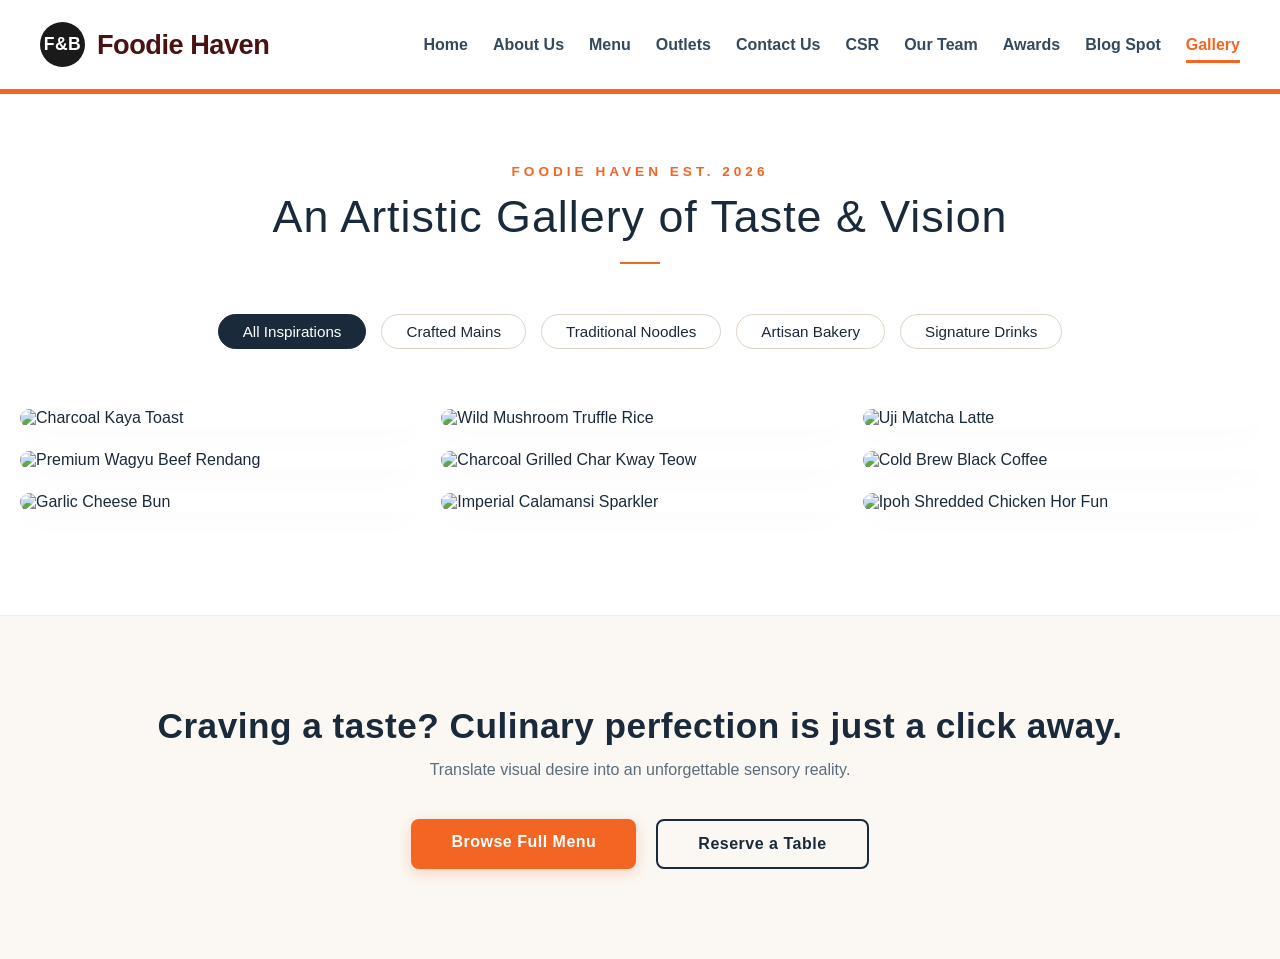
==== gallery.html @ 0f501837 "restaurant" ====
<!DOCTYPE html>
<html lang="en">
<head>
    <meta charset="UTF-8">
    <meta name="viewport" content="width=device-width, initial-scale=1.0">
    <title>Visual Feast | Foodie Haven Gallery</title>
    <style>
        /* Color Palette synchronized with homepage */
        :root {
            --bg-color: #fbf8f3;       /* Premium warm cream background */
            --header-bg: #ffffff;      /* Clean white navbar background */
            --primary-color: #1a2a3a;  /* Elegant deep blue */
            --brand-maroon: #4a1212;   /* Logo maroon brand color */
            --nav-orange: #f26522;     /* Active orange accent and buttons */
            --text-muted: #7f8c8d;
        }

        * {
            margin: 0;
            padding: 0;
            box-sizing: border-box;
            font-family: 'Helvetica Neue', Arial, sans-serif;
        }

        body {
            background-color: #ffffff; 
            color: var(--primary-color);
            overflow-x: hidden;
        }

        /* =================================================== */
        /* 1. Top Announcement Bar                             */
        /* =================================================== */
        .top-announcement {
            background-color: #fff6eb; 
            color: #d47a45;
            text-align: center;
            padding: 10px 20px;
            font-size: 0.75rem;
            font-weight: 700;
            letter-spacing: 1.5px;
            text-transform: uppercase;
            border-bottom: 1px solid #f5ede0;
        }

        /* =================================================== */
        /* 2. Global Navigation Header                         */
        /* =================================================== */
        .global-header {
            background-color: var(--header-bg);
            border-bottom: 5px solid var(--nav-orange); 
            width: 100%;
            position: relative;
            z-index: 1000;
        }
        .nav-container {
            max-width: 1400px;
            margin: 0 auto;
            display: flex;
            justify-content: space-between;
            align-items: center;
            padding: 22px 40px;
        }
        .logo-area {
            display: flex;
            align-items: center;
            gap: 12px;
        }
        .fb-circle {
            background-color: #1a1a1a;
            color: #ffffff;
            font-weight: bold;
            font-size: 1.1rem;
            width: 45px;
            height: 45px;
            border-radius: 50%;
            display: flex;
            align-items: center;
            justify-content: center;
            letter-spacing: 0.5px;
        }
        .brand-name {
            font-size: 1.7rem;
            font-weight: bold;
            color: var(--brand-maroon);
            letter-spacing: -0.5px;
        }
        .nav-menu {
            display: flex;
            list-style: none;
            gap: 25px;
            align-items: center;
        }
        .nav-menu li a {
            text-decoration: none;
            color: #34495e;
            font-size: 1rem;
            font-weight: 700;
            padding: 8px 0;
            position: relative;
            transition: color 0.3s ease;
        }
        .nav-menu li a:hover {
            color: var(--nav-orange);
        }
        .nav-menu li a.active-page {
            color: var(--nav-orange);
        }
        .nav-menu li a.active-page::after {
            content: '';
            position: absolute;
            bottom: -2px;
            left: 0;
            width: 100%;
            height: 3px;
            background-color: var(--nav-orange);
        }

        /* =================================================== */
        /* 3. Gallery Inner Layout                             */
        /* =================================================== */
        .gallery-header {
            text-align: center;
            padding: 70px 20px 20px;
        }
        .gallery-header .brand {
            font-size: 0.85rem;
            letter-spacing: 4px;
            color: var(--nav-orange);
            text-transform: uppercase;
            margin-bottom: 12px;
            font-weight: 700;
        }
        .gallery-header h1 {
            font-size: 2.8rem;
            color: var(--primary-color);
            font-weight: 300;
            letter-spacing: 1px;
        }
        .gallery-header .divider {
            width: 40px;
            height: 2px;
            background-color: var(--nav-orange);
            margin: 20px auto;
        }

        /* Category Filter Navigation */
        .category-nav {
            display: flex;
            justify-content: center;
            gap: 15px;
            margin-bottom: 50px;
            padding: 10px 20px;
            flex-wrap: wrap;
        }
        .filter-btn {
            background: none;
            border: 1px solid #dcd3c4;
            padding: 8px 24px;
            font-size: 0.95rem;
            border-radius: 30px;
            cursor: pointer;
            color: var(--primary-color);
            font-weight: 500;
            transition: all 0.3s ease;
        }
        .filter-btn:hover, .filter-btn.active {
            background-color: var(--primary-color);
            border-color: var(--primary-color);
            color: #fff;
        }

        /* Modern CSS Masonry Layout */
        .gallery-container {
            max-width: 1300px;
            margin: 0 auto;
            padding: 0 20px 80px;
            column-count: 3;
            column-gap: 24px;
        }

        .gallery-item {
            background-color: #fff;
            margin-bottom: 24px;
            break-inside: avoid;
            border-radius: 12px;
            overflow: hidden;
            box-shadow: 0 10px 30px rgba(0,0,0,0.02);
            position: relative;
            cursor: pointer;
            transition: transform 0.4s cubic-bezier(0.165, 0.84, 0.44, 1), box-shadow 0.4s ease;
            display: block;
        }
        .gallery-item:hover {
            transform: translateY(-6px);
            box-shadow: 0 20px 40px rgba(26, 42, 58, 0.08);
        }

        .gallery-item img {
            width: 100%;
            height: auto;
            display: block;
            transition: transform 0.6s ease;
        }
        .gallery-item:hover img {
            transform: scale(1.04);
        }

        /* Hover Overlay Styles */
        .item-overlay {
            position: absolute;
            bottom: 0;
            left: 0;
            right: 0;
            background: linear-gradient(to top, rgba(26, 42, 58, 0.85) 0%, rgba(26, 42, 58, 0) 100%);
            padding: 30px 20px 20px;
            opacity: 0;
            transition: opacity 0.4s ease;
        }
        .gallery-item:hover .item-overlay {
            opacity: 1;
        }
        .item-overlay h3 {
            color: #fff;
            font-size: 1.15rem;
            font-weight: 500;
            margin-bottom: 4px;
        }
        .item-overlay p {
            color: rgba(255,255,255,0.75);
            font-size: 0.8rem;
            letter-spacing: 2px;
            text-transform: uppercase;
        }

        /* Responsive Breakpoints */
        @media (max-width: 992px) {
            .nav-container { padding: 15px 20px; }
            .brand-name { font-size: 1.4rem; }
            .nav-menu { gap: 15px; }
            .gallery-container { column-count: 2; }
        }
        @media (max-width: 768px) {
            .nav-menu { display: none; }
            .gallery-container { column-count: 1; }
            .gallery-header h1 { font-size: 2rem; }
        }

        /* =================================================== */
        /* 4. Luxury Cream Footer Banner                       */
        /* =================================================== */
        .cta-banner {
            background-color: var(--bg-color); 
            color: var(--primary-color);
            text-align: center;
            padding: 90px 20px;
            border-top: 1px solid #f2ede4;
        }
        .cta-banner h2 {
            font-size: 2.2rem;
            font-weight: 700;
            margin-bottom: 15px;
            letter-spacing: 0.5px;
            color: var(--primary-color);
        }
        .cta-banner p {
            color: #5a6c7d;
            margin-bottom: 40px;
            font-size: 1rem;
            font-weight: 500;
        }
        .cta-buttons {
            display: flex;
            justify-content: center;
            gap: 20px;
            flex-wrap: wrap;
        }
        .cta-btn {
            padding: 14px 40px;
            font-size: 1rem;
            text-decoration: none;
            font-weight: 700;
            border-radius: 8px; 
            transition: all 0.3s cubic-bezier(0.165, 0.84, 0.44, 1);
            letter-spacing: 0.5px;
        }
        .btn-primary {
            background-color: var(--nav-orange);
            color: #fff;
            box-shadow: 0 4px 15px rgba(242, 101, 34, 0.25);
        }
        .btn-primary:hover {
            background-color: #d44d0e;
            transform: translateY(-2px);
            box-shadow: 0 6px 20px rgba(242, 101, 34, 0.35);
        }
        .btn-secondary {
            border: 2px solid var(--primary-color);
            color: var(--primary-color);
        }
        .btn-secondary:hover {
            background-color: var(--primary-color);
            color: #fff;
            transform: translateY(-2px);
        }

        /* LIGHTBOX IMAGE弹窗结构 */
        .lightbox {
            position: fixed;
            top: 0;
            left: 0;
            width: 100%;
            height: 100%;
            background-color: rgba(13, 21, 29, 0.96);
            display: flex;
            align-items: center;
            justify-content: center;
            z-index: 2000;
            opacity: 0;
            pointer-events: none;
            transition: opacity 0.4s ease;
        }
        .lightbox.active {
            opacity: 1;
            pointer-events: auto;
        }
        .lightbox img {
            max-width: 90%;
            max-height: 85%;
            border-radius: 6px;
            box-shadow: 0 20px 60px rgba(0,0,0,0.5);
            transform: scale(0.95);
            transition: transform 0.4s ease;
        }
        .lightbox.active img {
            transform: scale(1);
        }
        .lightbox-close {
            position: absolute;
            top: 30px;
            right: 40px;
            color: #fff;
            font-size: 2.5rem;
            cursor: pointer;
            user-select: none;
        }
        .lightbox-close:hover {
            color: var(--nav-orange);
        }
    </style>
</head>
<body>
    <nav class="global-header">
        <div class="nav-container">
            <div class="logo-area">
                <div class="fb-circle">F&B</div>
                <div class="brand-name">Foodie Haven</div>
            </div>
            <ul class="nav-menu">
                <li><a href="index.html">Home</a></li>
                <li><a href="about.html">About Us</a></li>
                <li><a href="menu.html">Menu</a></li>
                <li><a href="outlets.html">Outlets</a></li>
                <li><a href="contact.html">Contact Us</a></li>
                <li><a href="csr.html">CSR</a></li>
                <li><a href="team.html">Our Team</a></li>
                <li><a href="awards.html">Awards</a></li>
                <li><a href="blog.html">Blog Spot</a></li>
                <li><a href="gallery.html" class="active-page">Gallery</a></li>
            </ul>
        </div>
    </nav>

    <div class="gallery-header">
        <div class="brand">Foodie Haven Est. 2026</div>
        <h1>An Artistic Gallery of Taste & Vision</h1>
        <div class="divider"></div>
    </div>

    <div class="category-nav">
        <button class="filter-btn active" onclick="filterGallery('all')">All Inspirations</button>
        <button class="filter-btn" onclick="filterGallery('mains')">Crafted Mains</button>
        <button class="filter-btn" onclick="filterGallery('noodles')">Traditional Noodles</button>
        <button class="filter-btn" onclick="filterGallery('bakery')">Artisan Bakery</button>
        <button class="filter-btn" onclick="filterGallery('drinks')">Signature Drinks</button>
    </div>

    <div class="gallery-container">
        <div class="gallery-item" data-category="bakery" onclick="openLightbox(this)">
            <img src="images/kaya_toast.jpg" alt="Charcoal Kaya Toast">
            <div class="item-overlay">
                <h3>Charcoal Kaya Toast</h3>
                <p>Food Artistry / Baking Aesthetics</p>
            </div>
        </div>
        <div class="gallery-item" data-category="mains" onclick="openLightbox(this)">
            <img src="images/wagyu_beef.jpg" alt="Premium Wagyu Beef Rendang">
            <div class="item-overlay">
                <h3>Wagyu Beef Rendang</h3>
                <p>Signature / Crafted Mains</p>
            </div>
        </div>
        <div class="gallery-item" data-category="bakery" onclick="openLightbox(this)">
            <img src="images/garlic_bun.jpg" alt="Garlic Cheese Bun">
            <div class="item-overlay">
                <h3>Roasted Garlic Bun</h3>
                <p>Freshly Baked / Daily Oven</p>
            </div>
        </div>
        <div class="gallery-item" data-category="mains" onclick="openLightbox(this)">
            <img src="images/truffle_rice.jpg" alt="Wild Mushroom Truffle Rice">
            <div class="item-overlay">
                <h3>Wild Mushroom Truffle Rice</h3>
                <p>Gastronomy / Premium Truffle</p>
            </div>
        </div>
        <div class="gallery-item" data-category="noodles" onclick="openLightbox(this)">
            <img src="images/char_kway_teow.jpg" alt="Charcoal Grilled Char Kway Teow">
            <div class="item-overlay">
                <h3>Charcoal Char Kway Teow</h3>
                <p>Wok Hei / Essence of the Wok</p>
            </div>
        </div>
        <div class="gallery-item" data-category="drinks" onclick="openLightbox(this)">
            <img src="images/calamansi_sparkler.jpg" alt="Imperial Calamansi Sparkler">
            <div class="item-overlay">
                <h3>Calamansi & Honey Sparkler</h3>
                <p>Beverage / Summer Specials</p>
            </div>
        </div>
        <div class="gallery-item" data-category="drinks" onclick="openLightbox(this)">
            <img src="images/matcha_latte.jpg" alt="Uji Matcha Latte">
            <div class="item-overlay">
                <h3>Organic Uji Matcha Latte</h3>
                <p>Zen / Essence of Uji</p>
            </div>
        </div>
        <div class="gallery-item" data-category="drinks" onclick="openLightbox(this)">
            <img src="images/cold_brew.jpg" alt="Cold Brew Black Coffee">
            <div class="item-overlay">
                <h3>Heritage Estate Cold Brew</h3>
                <p>Slow Brew / Gift of Time</p>
            </div>
        </div>
        <div class="gallery-item" data-category="noodles" onclick="openLightbox(this)">
            <img src="images/ipoh_hor_fun.jpg" alt="Ipoh Shredded Chicken Hor Fun">
            <div class="item-overlay">
                <h3>Imperial Ipoh Hor Fun</h3>
                <p>Heritage / Homage to Tradition</p>
            </div>
        </div>
    </div>

    <div class="cta-banner">
        <h2>Craving a taste? Culinary perfection is just a click away.</h2>
        <p>Translate visual desire into an unforgettable sensory reality.</p>
        <div class="cta-buttons">
            <a href="menu.html" class="cta-btn btn-primary">Browse Full Menu</a>
            <a href="contact.html" class="cta-btn btn-secondary">Reserve a Table</a>
        </div>
    </div>

    <div class="lightbox" id="lightbox" onclick="closeLightbox()">
        <span class="lightbox-close">&times;</span>
        <img src="" id="lightboxImg" alt="Enlarged view">
    </div>

    <script>
        const lightbox = document.getElementById('lightbox');
        const lightboxImg = document.getElementById('lightboxImg');

        // Gallery filter logic
        function filterGallery(category) {
            const buttons = document.querySelectorAll('.filter-btn');
            buttons.forEach(btn => btn.classList.remove('active'));
            event.target.classList.add('active');

            const items = document.querySelectorAll('.gallery-item');
            items.forEach(item => {
                if (category === 'all' || item.getAttribute('data-category') === category) {
                    item.style.display = 'block';
                } else {
                    item.style.display = 'none';
                }
            });
        }

        // Lightbox trigger logic
        function openLightbox(item) {
            const imgSrc = item.querySelector('img').src;
            lightboxImg.src = imgSrc;
            lightbox.classList.add('active');
            document.body.style.overflow = 'hidden';
        }

        function closeLightbox() {
            lightbox.classList.remove('active');
            document.body.style.overflow = 'auto';
        }
    </script>
</body>
</html>
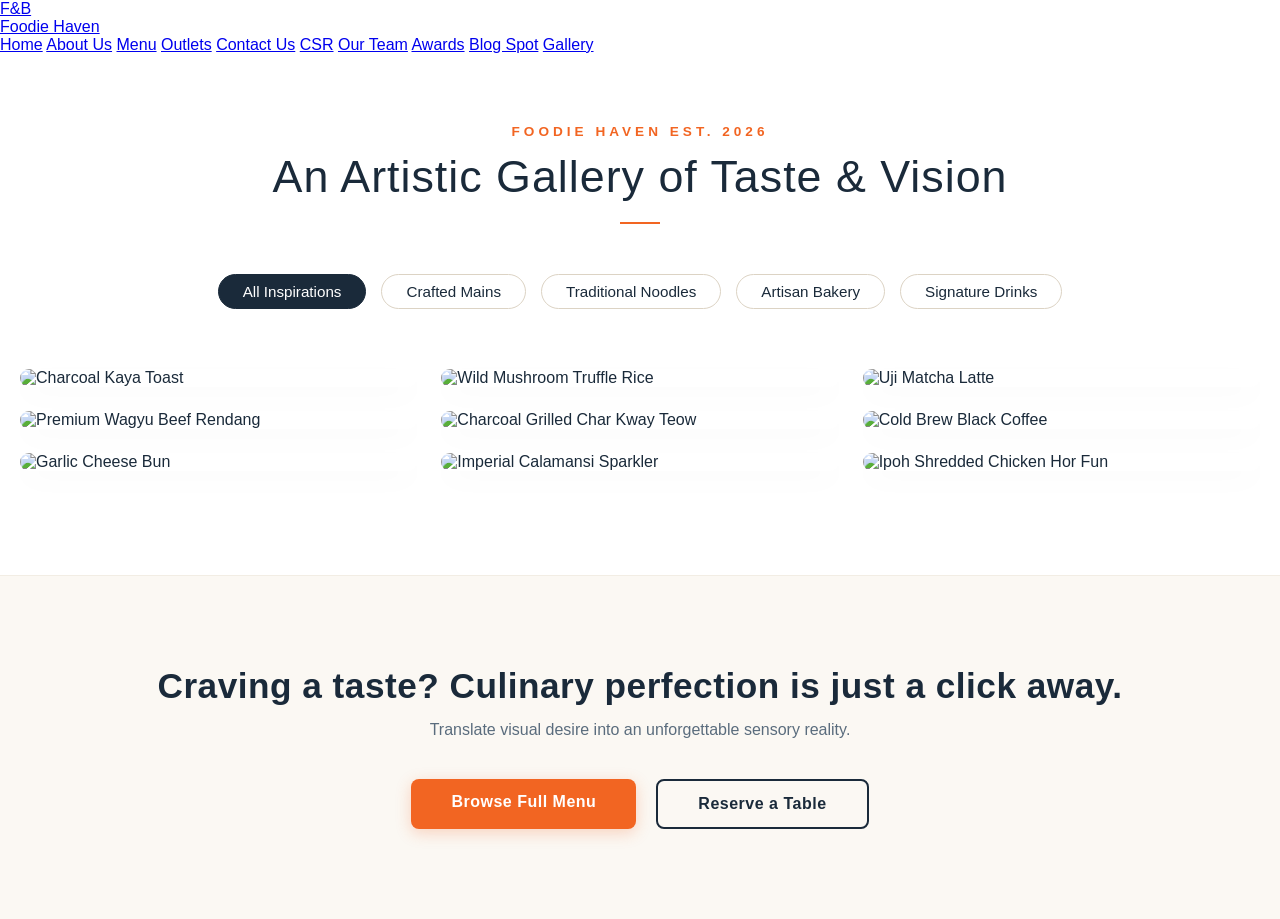
==== commit eb5bbcc6: "top bar fix" ====
--- a/gallery.html
+++ b/gallery.html
@@ -1,502 +1,632 @@
-<!DOCTYPE html>
+<!doctype html>
 <html lang="en">
-<head>
-    <meta charset="UTF-8">
-    <meta name="viewport" content="width=device-width, initial-scale=1.0">
+  <head>
+    <meta charset="UTF-8" />
+    <script src="https://cdn.tailwindcss.com"></script>
+    <meta name="viewport" content="width=device-width, initial-scale=1.0" />
     <title>Visual Feast | Foodie Haven Gallery</title>
     <style>
-        /* Color Palette synchronized with homepage */
-        :root {
-            --bg-color: #fbf8f3;       /* Premium warm cream background */
-            --header-bg: #ffffff;      /* Clean white navbar background */
-            --primary-color: #1a2a3a;  /* Elegant deep blue */
-            --brand-maroon: #4a1212;   /* Logo maroon brand color */
-            --nav-orange: #f26522;     /* Active orange accent and buttons */
-            --text-muted: #7f8c8d;
-        }
-
-        * {
-            margin: 0;
-            padding: 0;
-            box-sizing: border-box;
-            font-family: 'Helvetica Neue', Arial, sans-serif;
-        }
-
-        body {
-            background-color: #ffffff; 
-            color: var(--primary-color);
-            overflow-x: hidden;
-        }
-
-        /* =================================================== */
-        /* 1. Top Announcement Bar                             */
-        /* =================================================== */
-        .top-announcement {
-            background-color: #fff6eb; 
-            color: #d47a45;
-            text-align: center;
-            padding: 10px 20px;
-            font-size: 0.75rem;
-            font-weight: 700;
-            letter-spacing: 1.5px;
-            text-transform: uppercase;
-            border-bottom: 1px solid #f5ede0;
-        }
-
-        /* =================================================== */
-        /* 2. Global Navigation Header                         */
-        /* =================================================== */
-        .global-header {
-            background-color: var(--header-bg);
-            border-bottom: 5px solid var(--nav-orange); 
-            width: 100%;
-            position: relative;
-            z-index: 1000;
-        }
+      /* Color Palette synchronized with homepage */
+      :root {
+        --bg-color: #fbf8f3; /* Premium warm cream background */
+        --header-bg: #ffffff; /* Clean white navbar background */
+        --primary-color: #1a2a3a; /* Elegant deep blue */
+        --brand-maroon: #4a1212; /* Logo maroon brand color */
+        --nav-orange: #f26522; /* Active orange accent and buttons */
+        --text-muted: #7f8c8d;
+      }
+
+      * {
+        margin: 0;
+        padding: 0;
+        box-sizing: border-box;
+        font-family: "Helvetica Neue", Arial, sans-serif;
+      }
+
+      body {
+        background-color: #ffffff;
+        color: var(--primary-color);
+        overflow-x: hidden;
+      }
+
+      /* =================================================== */
+      /* 1. Top Announcement Bar                             */
+      /* =================================================== */
+      .top-announcement {
+        background-color: #fff6eb;
+        color: #d47a45;
+        text-align: center;
+        padding: 10px 20px;
+        font-size: 0.75rem;
+        font-weight: 700;
+        letter-spacing: 1.5px;
+        text-transform: uppercase;
+        border-bottom: 1px solid #f5ede0;
+      }
+
+      /* =================================================== */
+      /* 2. Global Navigation Header                         */
+      /* =================================================== */
+      .global-header {
+        background-color: var(--header-bg);
+        border-bottom: 5px solid var(--nav-orange);
+        width: 100%;
+        position: relative;
+        z-index: 1000;
+      }
+      .nav-container {
+        max-width: 1400px;
+        margin: 0 auto;
+        display: flex;
+        justify-content: space-between;
+        align-items: center;
+        padding: 22px 40px;
+      }
+      .logo-area {
+        display: flex;
+        align-items: center;
+        gap: 12px;
+      }
+      .fb-circle {
+        background-color: #1a1a1a;
+        color: #ffffff;
+        font-weight: bold;
+        font-size: 1.1rem;
+        width: 45px;
+        height: 45px;
+        border-radius: 50%;
+        display: flex;
+        align-items: center;
+        justify-content: center;
+        letter-spacing: 0.5px;
+      }
+      .brand-name {
+        font-size: 1.7rem;
+        font-weight: bold;
+        color: var(--brand-maroon);
+        letter-spacing: -0.5px;
+      }
+      .nav-menu {
+        display: flex;
+        list-style: none;
+        gap: 25px;
+        align-items: center;
+      }
+      .nav-menu li a {
+        text-decoration: none;
+        color: #34495e;
+        font-size: 1rem;
+        font-weight: 700;
+        padding: 8px 0;
+        position: relative;
+        transition: color 0.3s ease;
+      }
+      .nav-menu li a:hover {
+        color: var(--nav-orange);
+      }
+      .nav-menu li a.active-page {
+        color: var(--nav-orange);
+      }
+      .nav-menu li a.active-page::after {
+        content: "";
+        position: absolute;
+        bottom: -2px;
+        left: 0;
+        width: 100%;
+        height: 3px;
+        background-color: var(--nav-orange);
+      }
+
+      /* =================================================== */
+      /* 3. Gallery Inner Layout                             */
+      /* =================================================== */
+      .gallery-header {
+        text-align: center;
+        padding: 70px 20px 20px;
+      }
+      .gallery-header .brand {
+        font-size: 0.85rem;
+        letter-spacing: 4px;
+        color: var(--nav-orange);
+        text-transform: uppercase;
+        margin-bottom: 12px;
+        font-weight: 700;
+      }
+      .gallery-header h1 {
+        font-size: 2.8rem;
+        color: var(--primary-color);
+        font-weight: 300;
+        letter-spacing: 1px;
+      }
+      .gallery-header .divider {
+        width: 40px;
+        height: 2px;
+        background-color: var(--nav-orange);
+        margin: 20px auto;
+      }
+
+      /* Category Filter Navigation */
+      .category-nav {
+        display: flex;
+        justify-content: center;
+        gap: 15px;
+        margin-bottom: 50px;
+        padding: 10px 20px;
+        flex-wrap: wrap;
+      }
+      .filter-btn {
+        background: none;
+        border: 1px solid #dcd3c4;
+        padding: 8px 24px;
+        font-size: 0.95rem;
+        border-radius: 30px;
+        cursor: pointer;
+        color: var(--primary-color);
+        font-weight: 500;
+        transition: all 0.3s ease;
+      }
+      .filter-btn:hover,
+      .filter-btn.active {
+        background-color: var(--primary-color);
+        border-color: var(--primary-color);
+        color: #fff;
+      }
+
+      /* Modern CSS Masonry Layout */
+      .gallery-container {
+        max-width: 1300px;
+        margin: 0 auto;
+        padding: 0 20px 80px;
+        column-count: 3;
+        column-gap: 24px;
+      }
+
+      .gallery-item {
+        background-color: #fff;
+        margin-bottom: 24px;
+        break-inside: avoid;
+        border-radius: 12px;
+        overflow: hidden;
+        box-shadow: 0 10px 30px rgba(0, 0, 0, 0.02);
+        position: relative;
+        cursor: pointer;
+        transition:
+          transform 0.4s cubic-bezier(0.165, 0.84, 0.44, 1),
+          box-shadow 0.4s ease;
+        display: block;
+      }
+      .gallery-item:hover {
+        transform: translateY(-6px);
+        box-shadow: 0 20px 40px rgba(26, 42, 58, 0.08);
+      }
+
+      .gallery-item img {
+        width: 100%;
+        height: auto;
+        display: block;
+        transition: transform 0.6s ease;
+      }
+      .gallery-item:hover img {
+        transform: scale(1.04);
+      }
+
+      /* Hover Overlay Styles */
+      .item-overlay {
+        position: absolute;
+        bottom: 0;
+        left: 0;
+        right: 0;
+        background: linear-gradient(
+          to top,
+          rgba(26, 42, 58, 0.85) 0%,
+          rgba(26, 42, 58, 0) 100%
+        );
+        padding: 30px 20px 20px;
+        opacity: 0;
+        transition: opacity 0.4s ease;
+      }
+      .gallery-item:hover .item-overlay {
+        opacity: 1;
+      }
+      .item-overlay h3 {
+        color: #fff;
+        font-size: 1.15rem;
+        font-weight: 500;
+        margin-bottom: 4px;
+      }
+      .item-overlay p {
+        color: rgba(255, 255, 255, 0.75);
+        font-size: 0.8rem;
+        letter-spacing: 2px;
+        text-transform: uppercase;
+      }
+
+      /* Responsive Breakpoints */
+      @media (max-width: 992px) {
         .nav-container {
-            max-width: 1400px;
-            margin: 0 auto;
-            display: flex;
-            justify-content: space-between;
-            align-items: center;
-            padding: 22px 40px;
-        }
-        .logo-area {
-            display: flex;
-            align-items: center;
-            gap: 12px;
-        }
-        .fb-circle {
-            background-color: #1a1a1a;
-            color: #ffffff;
-            font-weight: bold;
-            font-size: 1.1rem;
-            width: 45px;
-            height: 45px;
-            border-radius: 50%;
-            display: flex;
-            align-items: center;
-            justify-content: center;
-            letter-spacing: 0.5px;
+          padding: 15px 20px;
         }
         .brand-name {
-            font-size: 1.7rem;
-            font-weight: bold;
-            color: var(--brand-maroon);
-            letter-spacing: -0.5px;
+          font-size: 1.4rem;
         }
         .nav-menu {
-            display: flex;
-            list-style: none;
-            gap: 25px;
-            align-items: center;
+          gap: 15px;
         }
-        .nav-menu li a {
-            text-decoration: none;
-            color: #34495e;
-            font-size: 1rem;
-            font-weight: 700;
-            padding: 8px 0;
-            position: relative;
-            transition: color 0.3s ease;
+        .gallery-container {
+          column-count: 2;
         }
-        .nav-menu li a:hover {
-            color: var(--nav-orange);
+      }
+      @media (max-width: 768px) {
+        .nav-menu {
+          display: none;
         }
-        .nav-menu li a.active-page {
-            color: var(--nav-orange);
-        }
-        .nav-menu li a.active-page::after {
-            content: '';
-            position: absolute;
-            bottom: -2px;
-            left: 0;
-            width: 100%;
-            height: 3px;
-            background-color: var(--nav-orange);
-        }
-
-        /* =================================================== */
-        /* 3. Gallery Inner Layout                             */
-        /* =================================================== */
-        .gallery-header {
-            text-align: center;
-            padding: 70px 20px 20px;
-        }
-        .gallery-header .brand {
-            font-size: 0.85rem;
-            letter-spacing: 4px;
-            color: var(--nav-orange);
-            text-transform: uppercase;
-            margin-bottom: 12px;
-            font-weight: 700;
+        .gallery-container {
+          column-count: 1;
         }
         .gallery-header h1 {
-            font-size: 2.8rem;
-            color: var(--primary-color);
-            font-weight: 300;
-            letter-spacing: 1px;
+          font-size: 2rem;
         }
-        .gallery-header .divider {
-            width: 40px;
-            height: 2px;
-            background-color: var(--nav-orange);
-            margin: 20px auto;
-        }
-
-        /* Category Filter Navigation */
-        .category-nav {
-            display: flex;
-            justify-content: center;
-            gap: 15px;
-            margin-bottom: 50px;
-            padding: 10px 20px;
-            flex-wrap: wrap;
-        }
-        .filter-btn {
-            background: none;
-            border: 1px solid #dcd3c4;
-            padding: 8px 24px;
-            font-size: 0.95rem;
-            border-radius: 30px;
-            cursor: pointer;
-            color: var(--primary-color);
-            font-weight: 500;
-            transition: all 0.3s ease;
-        }
-        .filter-btn:hover, .filter-btn.active {
-            background-color: var(--primary-color);
-            border-color: var(--primary-color);
-            color: #fff;
-        }
-
-        /* Modern CSS Masonry Layout */
-        .gallery-container {
-            max-width: 1300px;
-            margin: 0 auto;
-            padding: 0 20px 80px;
-            column-count: 3;
-            column-gap: 24px;
-        }
-
-        .gallery-item {
-            background-color: #fff;
-            margin-bottom: 24px;
-            break-inside: avoid;
-            border-radius: 12px;
-            overflow: hidden;
-            box-shadow: 0 10px 30px rgba(0,0,0,0.02);
-            position: relative;
-            cursor: pointer;
-            transition: transform 0.4s cubic-bezier(0.165, 0.84, 0.44, 1), box-shadow 0.4s ease;
-            display: block;
-        }
-        .gallery-item:hover {
-            transform: translateY(-6px);
-            box-shadow: 0 20px 40px rgba(26, 42, 58, 0.08);
-        }
-
-        .gallery-item img {
-            width: 100%;
-            height: auto;
-            display: block;
-            transition: transform 0.6s ease;
-        }
-        .gallery-item:hover img {
-            transform: scale(1.04);
-        }
-
-        /* Hover Overlay Styles */
-        .item-overlay {
-            position: absolute;
-            bottom: 0;
-            left: 0;
-            right: 0;
-            background: linear-gradient(to top, rgba(26, 42, 58, 0.85) 0%, rgba(26, 42, 58, 0) 100%);
-            padding: 30px 20px 20px;
-            opacity: 0;
-            transition: opacity 0.4s ease;
-        }
-        .gallery-item:hover .item-overlay {
-            opacity: 1;
-        }
-        .item-overlay h3 {
-            color: #fff;
-            font-size: 1.15rem;
-            font-weight: 500;
-            margin-bottom: 4px;
-        }
-        .item-overlay p {
-            color: rgba(255,255,255,0.75);
-            font-size: 0.8rem;
-            letter-spacing: 2px;
-            text-transform: uppercase;
-        }
-
-        /* Responsive Breakpoints */
-        @media (max-width: 992px) {
-            .nav-container { padding: 15px 20px; }
-            .brand-name { font-size: 1.4rem; }
-            .nav-menu { gap: 15px; }
-            .gallery-container { column-count: 2; }
-        }
-        @media (max-width: 768px) {
-            .nav-menu { display: none; }
-            .gallery-container { column-count: 1; }
-            .gallery-header h1 { font-size: 2rem; }
-        }
-
-        /* =================================================== */
-        /* 4. Luxury Cream Footer Banner                       */
-        /* =================================================== */
-        .cta-banner {
-            background-color: var(--bg-color); 
-            color: var(--primary-color);
-            text-align: center;
-            padding: 90px 20px;
-            border-top: 1px solid #f2ede4;
-        }
-        .cta-banner h2 {
-            font-size: 2.2rem;
-            font-weight: 700;
-            margin-bottom: 15px;
-            letter-spacing: 0.5px;
-            color: var(--primary-color);
-        }
-        .cta-banner p {
-            color: #5a6c7d;
-            margin-bottom: 40px;
-            font-size: 1rem;
-            font-weight: 500;
-        }
-        .cta-buttons {
-            display: flex;
-            justify-content: center;
-            gap: 20px;
-            flex-wrap: wrap;
-        }
-        .cta-btn {
-            padding: 14px 40px;
-            font-size: 1rem;
-            text-decoration: none;
-            font-weight: 700;
-            border-radius: 8px; 
-            transition: all 0.3s cubic-bezier(0.165, 0.84, 0.44, 1);
-            letter-spacing: 0.5px;
-        }
-        .btn-primary {
-            background-color: var(--nav-orange);
-            color: #fff;
-            box-shadow: 0 4px 15px rgba(242, 101, 34, 0.25);
-        }
-        .btn-primary:hover {
-            background-color: #d44d0e;
-            transform: translateY(-2px);
-            box-shadow: 0 6px 20px rgba(242, 101, 34, 0.35);
-        }
-        .btn-secondary {
-            border: 2px solid var(--primary-color);
-            color: var(--primary-color);
-        }
-        .btn-secondary:hover {
-            background-color: var(--primary-color);
-            color: #fff;
-            transform: translateY(-2px);
-        }
-
-        /* LIGHTBOX IMAGE弹窗结构 */
-        .lightbox {
-            position: fixed;
-            top: 0;
-            left: 0;
-            width: 100%;
-            height: 100%;
-            background-color: rgba(13, 21, 29, 0.96);
-            display: flex;
-            align-items: center;
-            justify-content: center;
-            z-index: 2000;
-            opacity: 0;
-            pointer-events: none;
-            transition: opacity 0.4s ease;
-        }
-        .lightbox.active {
-            opacity: 1;
-            pointer-events: auto;
-        }
-        .lightbox img {
-            max-width: 90%;
-            max-height: 85%;
-            border-radius: 6px;
-            box-shadow: 0 20px 60px rgba(0,0,0,0.5);
-            transform: scale(0.95);
-            transition: transform 0.4s ease;
-        }
-        .lightbox.active img {
-            transform: scale(1);
-        }
-        .lightbox-close {
-            position: absolute;
-            top: 30px;
-            right: 40px;
-            color: #fff;
-            font-size: 2.5rem;
-            cursor: pointer;
-            user-select: none;
-        }
-        .lightbox-close:hover {
-            color: var(--nav-orange);
-        }
+      }
+
+      /* =================================================== */
+      /* 4. Luxury Cream Footer Banner                       */
+      /* =================================================== */
+      .cta-banner {
+        background-color: var(--bg-color);
+        color: var(--primary-color);
+        text-align: center;
+        padding: 90px 20px;
+        border-top: 1px solid #f2ede4;
+      }
+      .cta-banner h2 {
+        font-size: 2.2rem;
+        font-weight: 700;
+        margin-bottom: 15px;
+        letter-spacing: 0.5px;
+        color: var(--primary-color);
+      }
+      .cta-banner p {
+        color: #5a6c7d;
+        margin-bottom: 40px;
+        font-size: 1rem;
+        font-weight: 500;
+      }
+      .cta-buttons {
+        display: flex;
+        justify-content: center;
+        gap: 20px;
+        flex-wrap: wrap;
+      }
+      .cta-btn {
+        padding: 14px 40px;
+        font-size: 1rem;
+        text-decoration: none;
+        font-weight: 700;
+        border-radius: 8px;
+        transition: all 0.3s cubic-bezier(0.165, 0.84, 0.44, 1);
+        letter-spacing: 0.5px;
+      }
+      .btn-primary {
+        background-color: var(--nav-orange);
+        color: #fff;
+        box-shadow: 0 4px 15px rgba(242, 101, 34, 0.25);
+      }
+      .btn-primary:hover {
+        background-color: #d44d0e;
+        transform: translateY(-2px);
+        box-shadow: 0 6px 20px rgba(242, 101, 34, 0.35);
+      }
+      .btn-secondary {
+        border: 2px solid var(--primary-color);
+        color: var(--primary-color);
+      }
+      .btn-secondary:hover {
+        background-color: var(--primary-color);
+        color: #fff;
+        transform: translateY(-2px);
+      }
+
+      /* LIGHTBOX IMAGE弹窗结构 */
+      .lightbox {
+        position: fixed;
+        top: 0;
+        left: 0;
+        width: 100%;
+        height: 100%;
+        background-color: rgba(13, 21, 29, 0.96);
+        display: flex;
+        align-items: center;
+        justify-content: center;
+        z-index: 2000;
+        opacity: 0;
+        pointer-events: none;
+        transition: opacity 0.4s ease;
+      }
+      .lightbox.active {
+        opacity: 1;
+        pointer-events: auto;
+      }
+      .lightbox img {
+        max-width: 90%;
+        max-height: 85%;
+        border-radius: 6px;
+        box-shadow: 0 20px 60px rgba(0, 0, 0, 0.5);
+        transform: scale(0.95);
+        transition: transform 0.4s ease;
+      }
+      .lightbox.active img {
+        transform: scale(1);
+      }
+      .lightbox-close {
+        position: absolute;
+        top: 30px;
+        right: 40px;
+        color: #fff;
+        font-size: 2.5rem;
+        cursor: pointer;
+        user-select: none;
+      }
+      .lightbox-close:hover {
+        color: var(--nav-orange);
+      }
     </style>
-</head>
-<body>
-    <nav class="global-header">
-        <div class="nav-container">
-            <div class="logo-area">
-                <div class="fb-circle">F&B</div>
-                <div class="brand-name">Foodie Haven</div>
-            </div>
-            <ul class="nav-menu">
-                <li><a href="index.html">Home</a></li>
-                <li><a href="about.html">About Us</a></li>
-                <li><a href="menu.html">Menu</a></li>
-                <li><a href="outlets.html">Outlets</a></li>
-                <li><a href="contact.html">Contact Us</a></li>
-                <li><a href="csr.html">CSR</a></li>
-                <li><a href="team.html">Our Team</a></li>
-                <li><a href="awards.html">Awards</a></li>
-                <li><a href="blog.html">Blog Spot</a></li>
-                <li><a href="gallery.html" class="active-page">Gallery</a></li>
-            </ul>
-        </div>
+  </head>
+  <body>
+    <nav
+      class="bg-white shadow-md w-full sticky top-0 z-50 border-b-4 border-orange-500"
+    >
+      <div
+        class="max-w-7xl mx-auto px-4 flex flex-wrap justify-between items-center py-4"
+      >
+        <a href="index.html" class="flex items-center gap-3 group">
+          <div
+            class="w-10 h-10 bg-stone-900 text-white flex items-center justify-center rounded-full font-bold text-xl group-hover:bg-orange-600 transition shadow-md"
+          >
+            F&B
+          </div>
+          <span class="text-2xl font-black text-red-950 tracking-tight"
+            >Foodie Haven</span
+          >
+        </a>
+        <div class="flex flex-wrap gap-5 text-sm font-bold mt-4 md:mt-0">
+          <a
+            href="index.html"
+            class="text-gray-600 hover:text-orange-500 transition pb-1"
+            >Home</a
+          >
+          <a
+            href="about.html"
+            class="text-gray-600 hover:text-orange-500 transition pb-1"
+            >About Us</a
+          >
+          <a
+            href="menu.html"
+            class="text-gray-600 hover:text-orange-500 transition pb-1"
+            >Menu</a
+          >
+          <a
+            href="outlets.html"
+            class="text-gray-600 hover:text-orange-500 transition pb-1"
+            >Outlets</a
+          >
+          <a
+            href="contact.html"
+            class="text-gray-600 hover:text-orange-500 transition pb-1"
+            >Contact Us</a
+          >
+          <a
+            href="csr.html"
+            class="text-gray-600 hover:text-orange-500 transition pb-1"
+            >CSR</a
+          >
+          <a
+            href="team.html"
+            class="text-gray-600 hover:text-orange-500 transition pb-1"
+            >Our Team</a
+          >
+          <a
+            href="awards.html"
+            class="text-gray-600 hover:text-orange-500 transition pb-1"
+            >Awards</a
+          >
+          <a
+            href="blog.html"
+            class="text-gray-600 hover:text-orange-500 transition pb-1"
+            >Blog Spot</a
+          >
+          <a
+            href="gallery.html"
+            class="text-orange-600 border-b-2 border-orange-600 pb-1"
+            >Gallery</a
+          >
+        </div>
+      </div>
     </nav>
 
     <div class="gallery-header">
-        <div class="brand">Foodie Haven Est. 2026</div>
-        <h1>An Artistic Gallery of Taste & Vision</h1>
-        <div class="divider"></div>
+      <div class="brand">Foodie Haven Est. 2026</div>
+      <h1>An Artistic Gallery of Taste & Vision</h1>
+      <div class="divider"></div>
     </div>
 
     <div class="category-nav">
-        <button class="filter-btn active" onclick="filterGallery('all')">All Inspirations</button>
-        <button class="filter-btn" onclick="filterGallery('mains')">Crafted Mains</button>
-        <button class="filter-btn" onclick="filterGallery('noodles')">Traditional Noodles</button>
-        <button class="filter-btn" onclick="filterGallery('bakery')">Artisan Bakery</button>
-        <button class="filter-btn" onclick="filterGallery('drinks')">Signature Drinks</button>
+      <button class="filter-btn active" onclick="filterGallery('all')">
+        All Inspirations
+      </button>
+      <button class="filter-btn" onclick="filterGallery('mains')">
+        Crafted Mains
+      </button>
+      <button class="filter-btn" onclick="filterGallery('noodles')">
+        Traditional Noodles
+      </button>
+      <button class="filter-btn" onclick="filterGallery('bakery')">
+        Artisan Bakery
+      </button>
+      <button class="filter-btn" onclick="filterGallery('drinks')">
+        Signature Drinks
+      </button>
     </div>
 
     <div class="gallery-container">
-        <div class="gallery-item" data-category="bakery" onclick="openLightbox(this)">
-            <img src="images/kaya_toast.jpg" alt="Charcoal Kaya Toast">
-            <div class="item-overlay">
-                <h3>Charcoal Kaya Toast</h3>
-                <p>Food Artistry / Baking Aesthetics</p>
-            </div>
-        </div>
-        <div class="gallery-item" data-category="mains" onclick="openLightbox(this)">
-            <img src="images/wagyu_beef.jpg" alt="Premium Wagyu Beef Rendang">
-            <div class="item-overlay">
-                <h3>Wagyu Beef Rendang</h3>
-                <p>Signature / Crafted Mains</p>
-            </div>
-        </div>
-        <div class="gallery-item" data-category="bakery" onclick="openLightbox(this)">
-            <img src="images/garlic_bun.jpg" alt="Garlic Cheese Bun">
-            <div class="item-overlay">
-                <h3>Roasted Garlic Bun</h3>
-                <p>Freshly Baked / Daily Oven</p>
-            </div>
-        </div>
-        <div class="gallery-item" data-category="mains" onclick="openLightbox(this)">
-            <img src="images/truffle_rice.jpg" alt="Wild Mushroom Truffle Rice">
-            <div class="item-overlay">
-                <h3>Wild Mushroom Truffle Rice</h3>
-                <p>Gastronomy / Premium Truffle</p>
-            </div>
-        </div>
-        <div class="gallery-item" data-category="noodles" onclick="openLightbox(this)">
-            <img src="images/char_kway_teow.jpg" alt="Charcoal Grilled Char Kway Teow">
-            <div class="item-overlay">
-                <h3>Charcoal Char Kway Teow</h3>
-                <p>Wok Hei / Essence of the Wok</p>
-            </div>
-        </div>
-        <div class="gallery-item" data-category="drinks" onclick="openLightbox(this)">
-            <img src="images/calamansi_sparkler.jpg" alt="Imperial Calamansi Sparkler">
-            <div class="item-overlay">
-                <h3>Calamansi & Honey Sparkler</h3>
-                <p>Beverage / Summer Specials</p>
-            </div>
-        </div>
-        <div class="gallery-item" data-category="drinks" onclick="openLightbox(this)">
-            <img src="images/matcha_latte.jpg" alt="Uji Matcha Latte">
-            <div class="item-overlay">
-                <h3>Organic Uji Matcha Latte</h3>
-                <p>Zen / Essence of Uji</p>
-            </div>
-        </div>
-        <div class="gallery-item" data-category="drinks" onclick="openLightbox(this)">
-            <img src="images/cold_brew.jpg" alt="Cold Brew Black Coffee">
-            <div class="item-overlay">
-                <h3>Heritage Estate Cold Brew</h3>
-                <p>Slow Brew / Gift of Time</p>
-            </div>
-        </div>
-        <div class="gallery-item" data-category="noodles" onclick="openLightbox(this)">
-            <img src="images/ipoh_hor_fun.jpg" alt="Ipoh Shredded Chicken Hor Fun">
-            <div class="item-overlay">
-                <h3>Imperial Ipoh Hor Fun</h3>
-                <p>Heritage / Homage to Tradition</p>
-            </div>
-        </div>
+      <div
+        class="gallery-item"
+        data-category="bakery"
+        onclick="openLightbox(this)"
+      >
+        <img src="images/kaya_toast.jpg" alt="Charcoal Kaya Toast" />
+        <div class="item-overlay">
+          <h3>Charcoal Kaya Toast</h3>
+          <p>Food Artistry / Baking Aesthetics</p>
+        </div>
+      </div>
+      <div
+        class="gallery-item"
+        data-category="mains"
+        onclick="openLightbox(this)"
+      >
+        <img src="images/wagyu_beef.jpg" alt="Premium Wagyu Beef Rendang" />
+        <div class="item-overlay">
+          <h3>Wagyu Beef Rendang</h3>
+          <p>Signature / Crafted Mains</p>
+        </div>
+      </div>
+      <div
+        class="gallery-item"
+        data-category="bakery"
+        onclick="openLightbox(this)"
+      >
+        <img src="images/garlic_bun.jpg" alt="Garlic Cheese Bun" />
+        <div class="item-overlay">
+          <h3>Roasted Garlic Bun</h3>
+          <p>Freshly Baked / Daily Oven</p>
+        </div>
+      </div>
+      <div
+        class="gallery-item"
+        data-category="mains"
+        onclick="openLightbox(this)"
+      >
+        <img src="images/truffle_rice.jpg" alt="Wild Mushroom Truffle Rice" />
+        <div class="item-overlay">
+          <h3>Wild Mushroom Truffle Rice</h3>
+          <p>Gastronomy / Premium Truffle</p>
+        </div>
+      </div>
+      <div
+        class="gallery-item"
+        data-category="noodles"
+        onclick="openLightbox(this)"
+      >
+        <img
+          src="images/char_kway_teow.jpg"
+          alt="Charcoal Grilled Char Kway Teow"
+        />
+        <div class="item-overlay">
+          <h3>Charcoal Char Kway Teow</h3>
+          <p>Wok Hei / Essence of the Wok</p>
+        </div>
+      </div>
+      <div
+        class="gallery-item"
+        data-category="drinks"
+        onclick="openLightbox(this)"
+      >
+        <img
+          src="images/calamansi_sparkler.jpg"
+          alt="Imperial Calamansi Sparkler"
+        />
+        <div class="item-overlay">
+          <h3>Calamansi & Honey Sparkler</h3>
+          <p>Beverage / Summer Specials</p>
+        </div>
+      </div>
+      <div
+        class="gallery-item"
+        data-category="drinks"
+        onclick="openLightbox(this)"
+      >
+        <img src="images/matcha_latte.jpg" alt="Uji Matcha Latte" />
+        <div class="item-overlay">
+          <h3>Organic Uji Matcha Latte</h3>
+          <p>Zen / Essence of Uji</p>
+        </div>
+      </div>
+      <div
+        class="gallery-item"
+        data-category="drinks"
+        onclick="openLightbox(this)"
+      >
+        <img src="images/cold_brew.jpg" alt="Cold Brew Black Coffee" />
+        <div class="item-overlay">
+          <h3>Heritage Estate Cold Brew</h3>
+          <p>Slow Brew / Gift of Time</p>
+        </div>
+      </div>
+      <div
+        class="gallery-item"
+        data-category="noodles"
+        onclick="openLightbox(this)"
+      >
+        <img
+          src="images/ipoh_hor_fun.jpg"
+          alt="Ipoh Shredded Chicken Hor Fun"
+        />
+        <div class="item-overlay">
+          <h3>Imperial Ipoh Hor Fun</h3>
+          <p>Heritage / Homage to Tradition</p>
+        </div>
+      </div>
     </div>
 
     <div class="cta-banner">
-        <h2>Craving a taste? Culinary perfection is just a click away.</h2>
-        <p>Translate visual desire into an unforgettable sensory reality.</p>
-        <div class="cta-buttons">
-            <a href="menu.html" class="cta-btn btn-primary">Browse Full Menu</a>
-            <a href="contact.html" class="cta-btn btn-secondary">Reserve a Table</a>
-        </div>
+      <h2>Craving a taste? Culinary perfection is just a click away.</h2>
+      <p>Translate visual desire into an unforgettable sensory reality.</p>
+      <div class="cta-buttons">
+        <a href="menu.html" class="cta-btn btn-primary">Browse Full Menu</a>
+        <a href="contact.html" class="cta-btn btn-secondary">Reserve a Table</a>
+      </div>
     </div>
 
     <div class="lightbox" id="lightbox" onclick="closeLightbox()">
-        <span class="lightbox-close">&times;</span>
-        <img src="" id="lightboxImg" alt="Enlarged view">
+      <span class="lightbox-close">&times;</span>
+      <img src="" id="lightboxImg" alt="Enlarged view" />
     </div>
 
     <script>
-        const lightbox = document.getElementById('lightbox');
-        const lightboxImg = document.getElementById('lightboxImg');
-
-        // Gallery filter logic
-        function filterGallery(category) {
-            const buttons = document.querySelectorAll('.filter-btn');
-            buttons.forEach(btn => btn.classList.remove('active'));
-            event.target.classList.add('active');
-
-            const items = document.querySelectorAll('.gallery-item');
-            items.forEach(item => {
-                if (category === 'all' || item.getAttribute('data-category') === category) {
-                    item.style.display = 'block';
-                } else {
-                    item.style.display = 'none';
-                }
-            });
-        }
-
-        // Lightbox trigger logic
-        function openLightbox(item) {
-            const imgSrc = item.querySelector('img').src;
-            lightboxImg.src = imgSrc;
-            lightbox.classList.add('active');
-            document.body.style.overflow = 'hidden';
-        }
-
-        function closeLightbox() {
-            lightbox.classList.remove('active');
-            document.body.style.overflow = 'auto';
-        }
+      const lightbox = document.getElementById("lightbox");
+      const lightboxImg = document.getElementById("lightboxImg");
+
+      // Gallery filter logic
+      function filterGallery(category) {
+        const buttons = document.querySelectorAll(".filter-btn");
+        buttons.forEach((btn) => btn.classList.remove("active"));
+        event.target.classList.add("active");
+
+        const items = document.querySelectorAll(".gallery-item");
+        items.forEach((item) => {
+          if (
+            category === "all" ||
+            item.getAttribute("data-category") === category
+          ) {
+            item.style.display = "block";
+          } else {
+            item.style.display = "none";
+          }
+        });
+      }
+
+      // Lightbox trigger logic
+      function openLightbox(item) {
+        const imgSrc = item.querySelector("img").src;
+        lightboxImg.src = imgSrc;
+        lightbox.classList.add("active");
+        document.body.style.overflow = "hidden";
+      }
+
+      function closeLightbox() {
+        lightbox.classList.remove("active");
+        document.body.style.overflow = "auto";
+      }
     </script>
-</body>
-</html>+  </body>
+</html>
